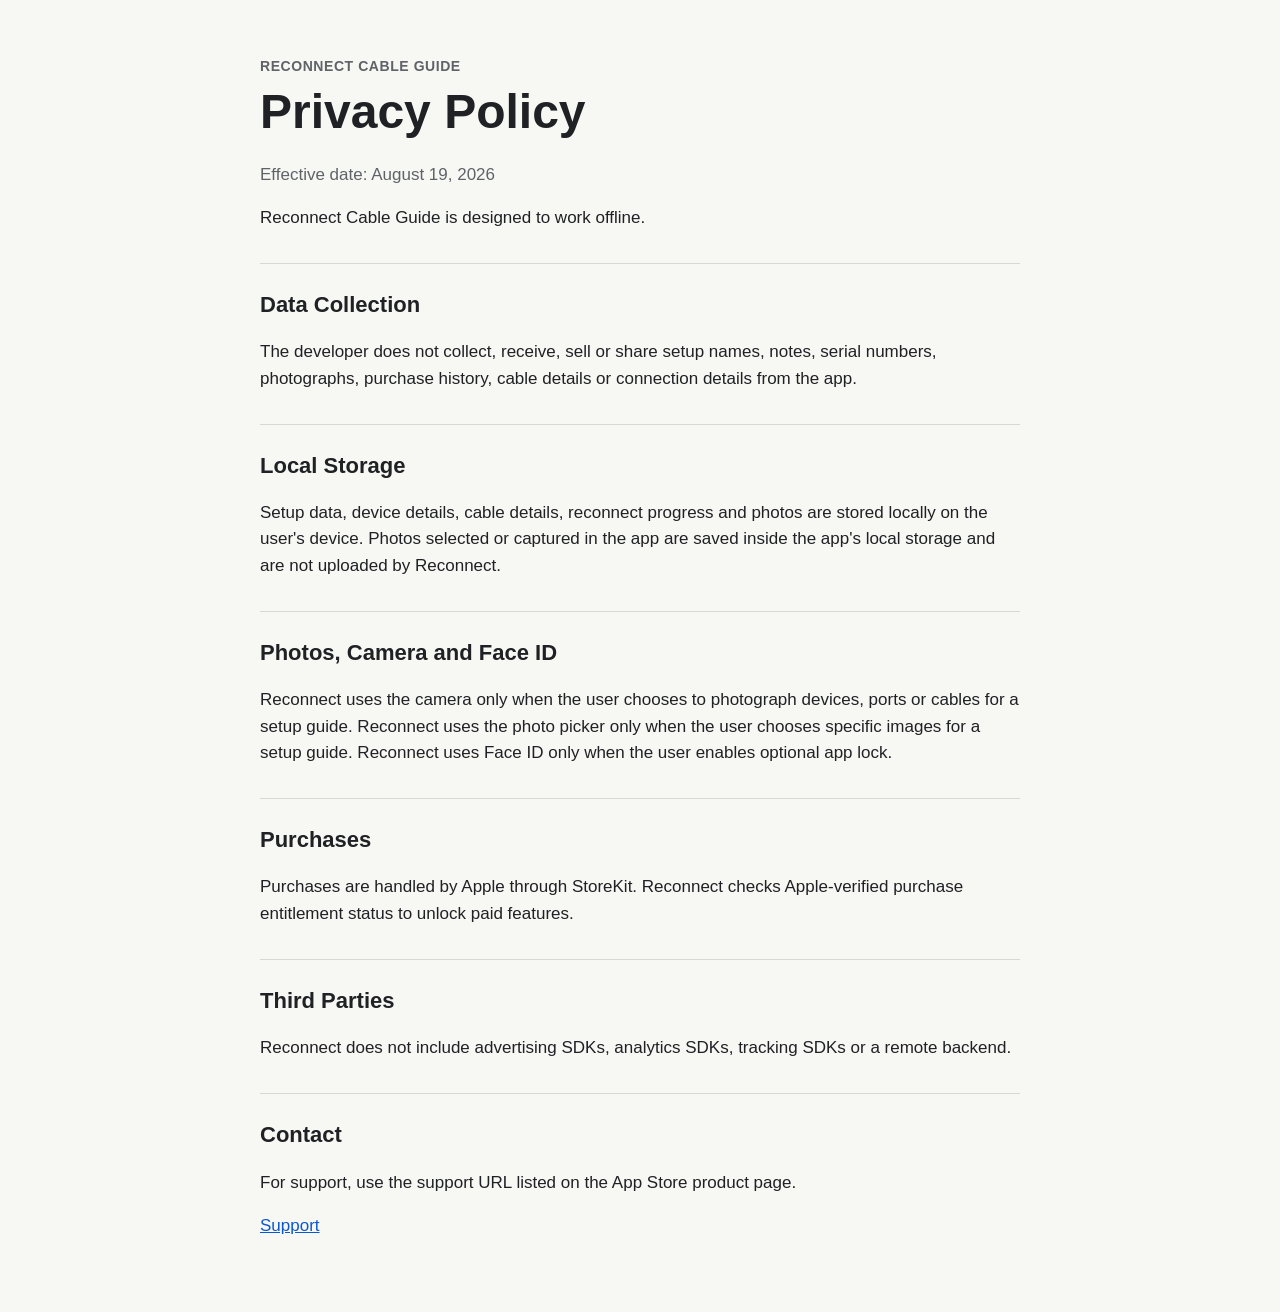
==== docs/privacy-policy/index.html @ 9d774c7b "initial" ====
<!doctype html>
<html lang="en">
<head>
  <meta charset="utf-8">
  <meta name="viewport" content="width=device-width, initial-scale=1">
  <title>Privacy Policy - Reconnect Cable Guide</title>
  <link rel="stylesheet" href="../assets/site.css">
</head>
<body>
  <main class="page">
    <p class="eyebrow">Reconnect Cable Guide</p>
    <h1>Privacy Policy</h1>
    <p class="updated">Effective date: August 19, 2026</p>

    <p>Reconnect Cable Guide is designed to work offline.</p>

    <h2>Data Collection</h2>
    <p>
      The developer does not collect, receive, sell or share setup names,
      notes, serial numbers, photographs, purchase history, cable details or
      connection details from the app.
    </p>

    <h2>Local Storage</h2>
    <p>
      Setup data, device details, cable details, reconnect progress and photos
      are stored locally on the user's device. Photos selected or captured in
      the app are saved inside the app's local storage and are not uploaded by
      Reconnect.
    </p>

    <h2>Photos, Camera and Face ID</h2>
    <p>
      Reconnect uses the camera only when the user chooses to photograph
      devices, ports or cables for a setup guide. Reconnect uses the photo
      picker only when the user chooses specific images for a setup guide.
      Reconnect uses Face ID only when the user enables optional app lock.
    </p>

    <h2>Purchases</h2>
    <p>
      Purchases are handled by Apple through StoreKit. Reconnect checks
      Apple-verified purchase entitlement status to unlock paid features.
    </p>

    <h2>Third Parties</h2>
    <p>
      Reconnect does not include advertising SDKs, analytics SDKs, tracking
      SDKs or a remote backend.
    </p>

    <h2>Contact</h2>
    <p>
      For support, use the support URL listed on the App Store product page.
    </p>

    <p class="muted"><a href="../support/">Support</a></p>
  </main>
</body>
</html>
---- docs/assets/site.css ----
:root {
  color-scheme: light dark;
  --bg: #f7f7f4;
  --text: #202124;
  --muted: #5f6368;
  --border: #d8d7d2;
  --link: #0b57d0;
  --panel: #ffffff;
}

@media (prefers-color-scheme: dark) {
  :root {
    --bg: #121212;
    --text: #f1f3f4;
    --muted: #bdc1c6;
    --border: #3c4043;
    --link: #8ab4f8;
    --panel: #1e1f20;
  }
}

* {
  box-sizing: border-box;
}

body {
  margin: 0;
  background: var(--bg);
  color: var(--text);
  font: 17px/1.55 -apple-system, BlinkMacSystemFont, "Segoe UI", sans-serif;
}

.page {
  width: min(760px, calc(100% - 32px));
  margin: 0 auto;
  padding: 56px 0;
}

.eyebrow {
  color: var(--muted);
  font-size: 14px;
  font-weight: 700;
  letter-spacing: 0.04em;
  margin: 0 0 8px;
  text-transform: uppercase;
}

h1 {
  font-size: clamp(32px, 6vw, 48px);
  line-height: 1.08;
  margin: 0 0 24px;
}

h2 {
  border-top: 1px solid var(--border);
  font-size: 22px;
  margin: 32px 0 12px;
  padding-top: 24px;
}

p,
li {
  color: var(--text);
}

.updated,
.muted {
  color: var(--muted);
}

.links {
  display: flex;
  flex-wrap: wrap;
  gap: 12px;
  margin-top: 28px;
}

a {
  color: var(--link);
}

.links a {
  background: var(--panel);
  border: 1px solid var(--border);
  border-radius: 8px;
  color: var(--text);
  display: inline-block;
  font-weight: 700;
  padding: 12px 16px;
  text-decoration: none;
}
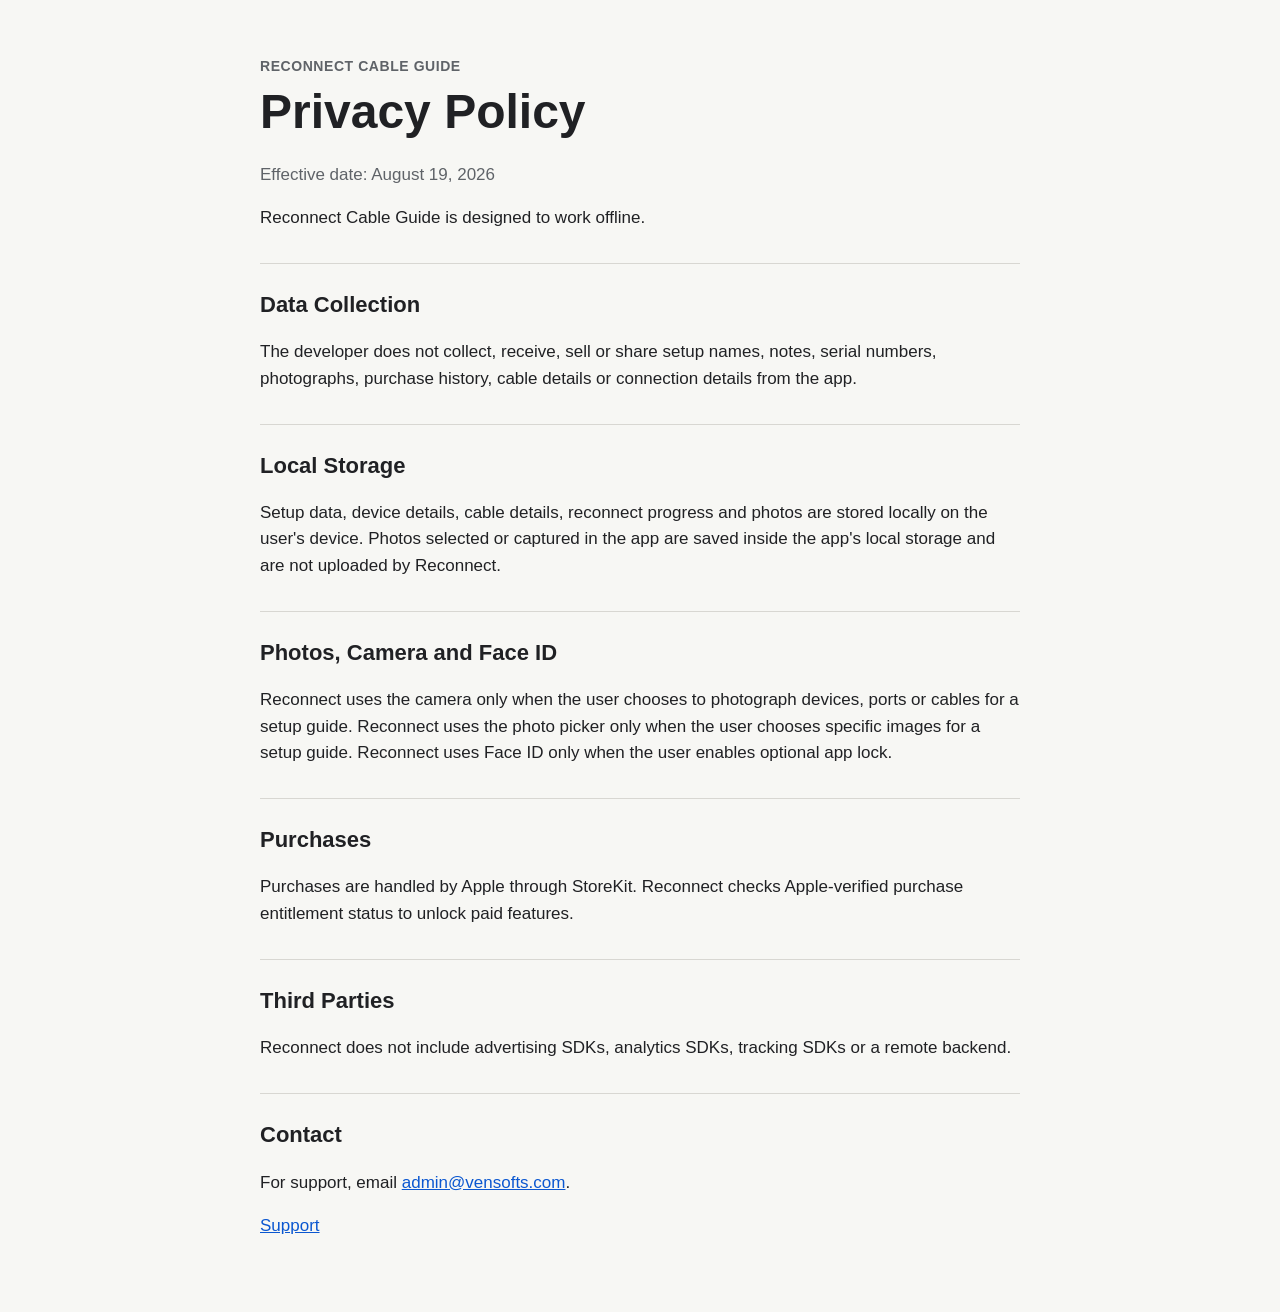
==== commit 90990002: "email update" ====
--- a/docs/privacy-policy/index.html
+++ b/docs/privacy-policy/index.html
@@ -51,7 +51,7 @@
 
     <h2>Contact</h2>
     <p>
-      For support, use the support URL listed on the App Store product page.
+      For support, email <a href="mailto:admin@vensofts.com">admin@vensofts.com</a>.
     </p>
 
     <p class="muted"><a href="../support/">Support</a></p>
